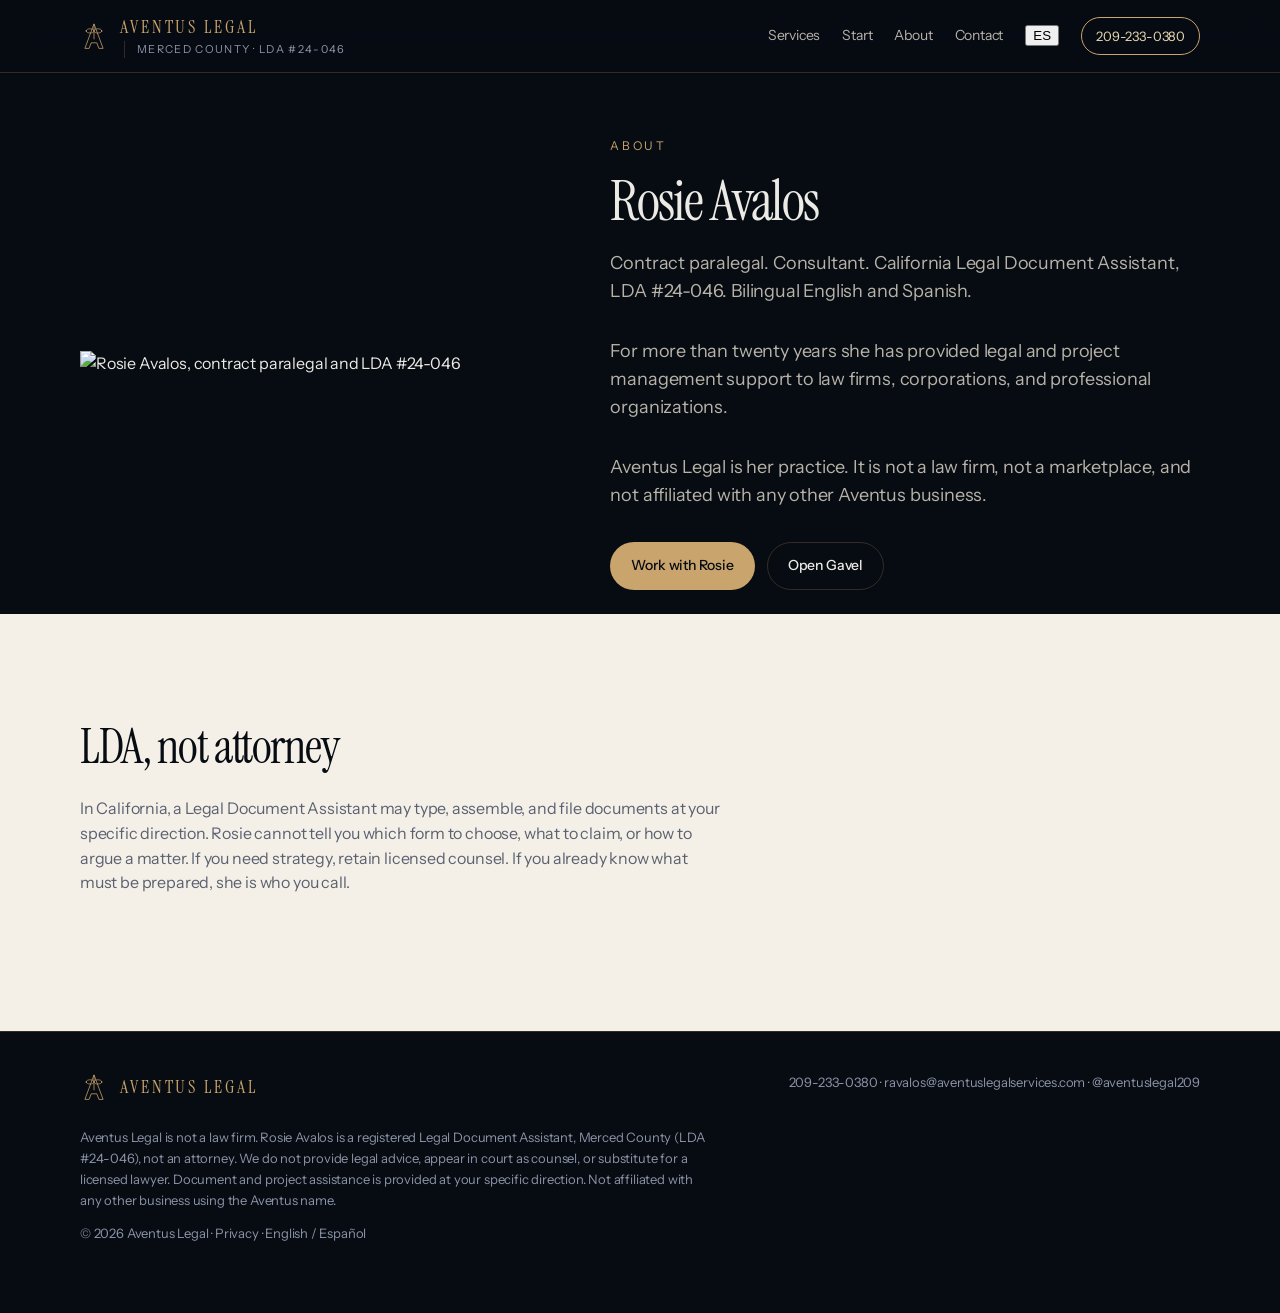
==== about.html @ 92c4899b "Add complete Aventus Legal site pages with real Rosie photo" ====
<!doctype html>
<html lang="en">
<head>
  <meta charset="utf-8">
  <meta name="viewport" content="width=device-width, initial-scale=1">
  <title>About Rosie Avalos · Aventus Legal</title>
  <meta name="description" content="Rosie Avalos is a contract paralegal, consultant, and California Legal Document Assistant, LDA #24-046. Bilingual English/Spanish. 20+ years.">
  <meta property="og:title" content="About Rosie Avalos · Aventus Legal">
  <meta property="og:description" content="Rosie Avalos is a contract paralegal, consultant, and California Legal Document Assistant, LDA #24-046. Bilingual English/Spanish. 20+ years.">
  <meta property="og:type" content="website">
  <link rel="icon" href="assets/logo.svg" type="image/svg+xml">
  <link rel="preconnect" href="https://fonts.googleapis.com">
  <link rel="preconnect" href="https://fonts.gstatic.com" crossorigin>
  <link href="https://fonts.googleapis.com/css2?family=Instrument+Sans:wght@400;500;600&family=Instrument+Serif:ital@0;1&display=swap" rel="stylesheet">
  <meta property="og:image" content="https://aventuslegalservices.com/assets/rosie.jpg">
  <link rel="stylesheet" href="css/styles.css">
  <script type="application/ld+json">
  {
    "@context": "https://schema.org",
    "@type": "ProfessionalService",
    "name": "Aventus Legal",
    "url": "https://aventuslegalservices.com",
    "telephone": "+1-209-233-0380",
    "email": "ravalos@aventuslegalservices.com",
    "founder": { "@type": "Person", "name": "Rosie Avalos" },
    "description": "California Legal Document Assistant and contract paralegal. Not a law firm.",
    "areaServed": "US",
    "knowsLanguage": ["en", "es"]
  }
  </script>
</head>
<body>
<a class="skip" href="#main">Skip to content</a>
<header class="nav">
  <div class="wrap nav-inner">
    <a class="brand" href="index.html">
      <img src="assets/logo.svg" alt="">
      <span>
        <span class="brand-name">AVENTUS LEGAL</span>
        <span class="brand-meta">Merced County · LDA #24-046</span>
      </span>
    </a>
    <nav class="nav-links" aria-label="Primary">
      <a href="services.html">Services</a>
      <a href="start.html">Start</a>
      <a href="about.html">About</a>
      <a href="contact.html">Contact</a>
      <button class="lang" type="button" data-lang>ES</button>
      <a class="nav-cta" href="tel:+12092330380">209-233-0380</a>
    </nav>
  </div>
</header>
<main id="main">

<section class="page-hero">
  <div class="wrap split">
    <div class="about-photo">
      <img src="assets/rosie.jpg" alt="Rosie Avalos, contract paralegal and LDA #24-046">
    </div>
    <div>
      <p class="kicker">About</p>
      <h1>Rosie Avalos</h1>
      <p class="lede">Contract paralegal. Consultant. California Legal Document Assistant, LDA #24-046. Bilingual English and Spanish.</p>
      <p class="lede">For more than twenty years she has provided legal and project management support to law firms, corporations, and professional organizations.</p>
      <p class="lede">Aventus Legal is her practice. It is not a law firm, not a marketplace, and not affiliated with any other Aventus business.</p>
      <div class="actions">
        <a class="btn btn-gold" href="contact.html">Work with Rosie</a>
        <a class="btn btn-ghost" href="start.html">Open Gavel</a>
      </div>
    </div>
  </div>
</section>
<section class="light">
  <div class="wrap">
    <div class="section-head">
      <h2>LDA, not attorney</h2>
      <p>In California, a Legal Document Assistant may type, assemble, and file documents at your specific direction. Rosie cannot tell you which form to choose, what to claim, or how to argue a matter. If you need strategy, retain licensed counsel. If you already know what must be prepared, she is who you call.</p>
    </div>
  </div>
</section>
</main>
<footer>
  <div class="wrap">
    <div class="foot-top">
      <div class="brand">
        <img src="assets/logo.svg" alt="">
        <span class="brand-name">AVENTUS LEGAL</span>
      </div>
      <div>
        <a href="tel:+12092330380">209-233-0380</a> ·
        <a href="mailto:ravalos@aventuslegalservices.com">ravalos@aventuslegalservices.com</a> · <a href="https://www.instagram.com/aventuslegal209/" target="_blank" rel="noopener">@aventuslegal209</a>
      </div>
    </div>
    <p class="disclaimer">Aventus Legal is not a law firm. Rosie Avalos is a registered Legal Document Assistant, Merced County (LDA #24-046), not an attorney. We do not provide legal advice, appear in court as counsel, or substitute for a licensed lawyer. Document and project assistance is provided at your specific direction. Not affiliated with any other business using the Aventus name.</p>
    <p>© <span data-year></span> Aventus Legal · <a href="privacy.html">Privacy</a> · English / Español</p>
  </div>
</footer>
<script src="js/config.js"></script>
<script src="js/main.js"></script>
</body>
</html>
---- css/styles.css ----
:root {
  --ink: #070b12;
  --navy: #0b1730;
  --gold: #c9a46c;
  --gold-2: #e8d7b0;
  --paper: #f4f0e8;
  --line: rgba(201, 164, 108, 0.22);
  --muted: #8b93a7;
  --text: #eceae4;
  --text-dim: #b7b3a9;
  --dark: #161b28;
  --shadow: 0 30px 80px rgba(0, 0, 0, 0.35);
  --sans: "Instrument Sans", "Segoe UI", sans-serif;
  --serif: "Instrument Serif", "Times New Roman", serif;
  --max: 1120px;
}
*, *::before, *::after { box-sizing: border-box; }
html, body { margin: 0; padding: 0; }
body {
  font-family: var(--sans);
  background: var(--ink);
  color: var(--text);
  line-height: 1.55;
  font-size: 16px;
  letter-spacing: -0.011em;
  -webkit-font-smoothing: antialiased;
}
img { max-width: 100%; display: block; }
a { color: inherit; text-decoration: none; }
.wrap { width: min(var(--max), calc(100% - 48px)); margin: 0 auto; }
.skip { position: absolute; left: -999px; }
.skip:focus { left: 12px; background: var(--gold); color: var(--ink); padding: 8px 12px; z-index: 20; }
header.nav {
  position: sticky; top: 0; z-index: 10;
  backdrop-filter: blur(16px);
  background: rgba(7, 11, 18, 0.78);
  border-bottom: 1px solid var(--line);
}
.nav-inner { display: flex; align-items: center; justify-content: space-between; height: 72px; gap: 24px; }
.brand { display: flex; align-items: center; gap: 12px; }
.brand img { width: 28px; height: 31px; }
.brand-name { font-family: var(--serif); font-size: 18px; letter-spacing: 0.16em; color: var(--gold); }
.brand-meta { display: none; color: var(--muted); font-size: 11px; letter-spacing: 0.12em; text-transform: uppercase; }
@media (min-width: 880px) {
  .brand-meta { display: block; margin-left: 4px; padding-left: 12px; border-left: 1px solid var(--line); }
}
.nav-links { display: flex; align-items: center; gap: 22px; font-size: 14px; color: var(--text-dim); }
.nav-links a:hover { color: var(--gold-2); }
.nav-cta {
  display: none; border: 1px solid var(--gold); color: var(--gold-2);
  padding: 8px 14px; border-radius: 999px; font-size: 13px;
}
@media (min-width: 720px) { .nav-cta { display: inline-flex; } }
.hero { position: relative; padding: 72px 0 88px; overflow: hidden; }
.hero::before {
  content: ""; position: absolute; inset: 0; pointer-events: none;
  background: radial-gradient(900px 420px at 80% -10%, rgba(201,164,108,0.16), transparent 55%);
}
.hero-grid { position: relative; display: grid; gap: 56px; align-items: center; }
@media (min-width: 900px) { .hero-grid { grid-template-columns: 1.15fr 0.85fr; } }
.kicker { color: var(--gold); font-size: 12px; letter-spacing: 0.22em; text-transform: uppercase; margin: 0 0 18px; }
h1 {
  font-family: var(--serif); font-weight: 400;
  font-size: clamp(40px, 6vw, 72px); line-height: 0.98;
  letter-spacing: -0.03em; margin: 0 0 22px;
}
.lede { font-size: 18px; color: var(--text-dim); max-width: 34em; margin: 0 0 32px; }
.actions { display: flex; flex-wrap: wrap; gap: 12px; }
.btn {
  display: inline-flex; align-items: center; justify-content: center;
  height: 48px; padding: 0 20px; border-radius: 999px;
  font-size: 14px; font-weight: 500; border: 1px solid transparent;
}
.btn-gold { background: var(--gold); color: var(--ink); }
.btn-gold:hover { background: var(--gold-2); }
.btn-ghost { border-color: var(--line); color: var(--text); }
.btn-ghost:hover { border-color: var(--gold); color: var(--gold-2); }
.portrait-card {
  position: relative; aspect-ratio: 4/5; max-width: 420px; margin-left: auto;
  border-radius: 28px; overflow: hidden; box-shadow: var(--shadow); border: 1px solid var(--line);
}
.portrait { width: 100%; height: 100%; background-size: cover; background-position: 50% 18%; background-color: #1a2744; }
.portrait-badge {
  position: absolute; left: 18px; bottom: 18px;
  background: rgba(7,11,18,0.78); border: 1px solid var(--line);
  padding: 10px 14px; border-radius: 14px; font-size: 12px;
  letter-spacing: 0.08em; text-transform: uppercase; color: var(--gold-2);
}
.trust { border-top: 1px solid var(--line); border-bottom: 1px solid var(--line); background: rgba(11,23,48,0.45); }
.trust-grid { display: grid; grid-template-columns: 1fr 1fr; gap: 20px 12px; padding: 28px 0; }
@media (min-width: 800px) { .trust-grid { grid-template-columns: repeat(4, 1fr); } }
.trust-item small { display: block; color: var(--muted); letter-spacing: 0.14em; text-transform: uppercase; font-size: 11px; }
.trust-item strong { display: block; margin-top: 6px; font-weight: 500; }
section { padding: 88px 0; }
.section-head { max-width: 640px; margin-bottom: 48px; }
h2 { font-family: var(--serif); font-weight: 400; font-size: clamp(32px, 4vw, 48px); letter-spacing: -0.03em; margin: 8px 0 12px; }
.section-head p { color: var(--text-dim); margin: 0; }
.cards { display: grid; gap: 16px; grid-template-columns: 1fr; }
@media (min-width: 700px) { .cards { grid-template-columns: repeat(3, 1fr); } }
.card {
  background: linear-gradient(180deg, rgba(18,36,69,0.55), rgba(11,23,48,0.35));
  border: 1px solid var(--line); border-radius: 20px; padding: 24px; min-height: 160px;
}
.card:hover { border-color: var(--gold); }
.card h3 { margin: 0 0 8px; font-size: 18px; }
.card p { margin: 0; color: var(--text-dim); font-size: 14px; }
.light { background: var(--paper); color: var(--dark); }
.light .section-head p, .light .muted { color: #5b6170; }
.light h2, .light h3 { color: var(--ink); }
.steps { display: grid; gap: 24px; }
@media (min-width: 800px) { .steps { grid-template-columns: repeat(3, 1fr); } }
.step-n { font-family: var(--serif); font-size: 42px; color: var(--gold); line-height: 1; margin-bottom: 12px; }
.split { display: grid; gap: 48px; align-items: center; }
@media (min-width: 860px) { .split { grid-template-columns: 0.9fr 1.1fr; } }
.contact-panel {
  display: grid; gap: 28px; background: var(--navy); border: 1px solid var(--line);
  border-radius: 28px; padding: 32px;
}
@media (min-width: 800px) { .contact-panel { grid-template-columns: 1fr 1fr; padding: 48px; } }
label { display: block; font-size: 13px; color: var(--muted); margin-bottom: 6px; }
input, textarea {
  width: 100%; background: rgba(7,11,18,0.5); border: 1px solid var(--line); color: var(--text);
  border-radius: 12px; padding: 12px 14px; font: inherit; margin-bottom: 14px;
}
textarea { min-height: 120px; }
.fine { color: var(--muted); font-size: 13px; }
footer { border-top: 1px solid var(--line); padding: 40px 0 56px; color: var(--muted); font-size: 13px; }
.foot-top { display: flex; justify-content: space-between; gap: 16px; flex-wrap: wrap; margin-bottom: 24px; }
.disclaimer { max-width: 70ch; line-height: 1.6; }
.page-hero { padding: 64px 0 24px; }
.page-hero h1 { font-size: clamp(36px, 5vw, 56px); }
.service-block { border-top: 1px solid var(--line); padding: 28px 0; }
.service-block h2 { font-size: 28px; margin: 0 0 10px; }
.service-block p { color: var(--text-dim); max-width: 68ch; margin: 0; }
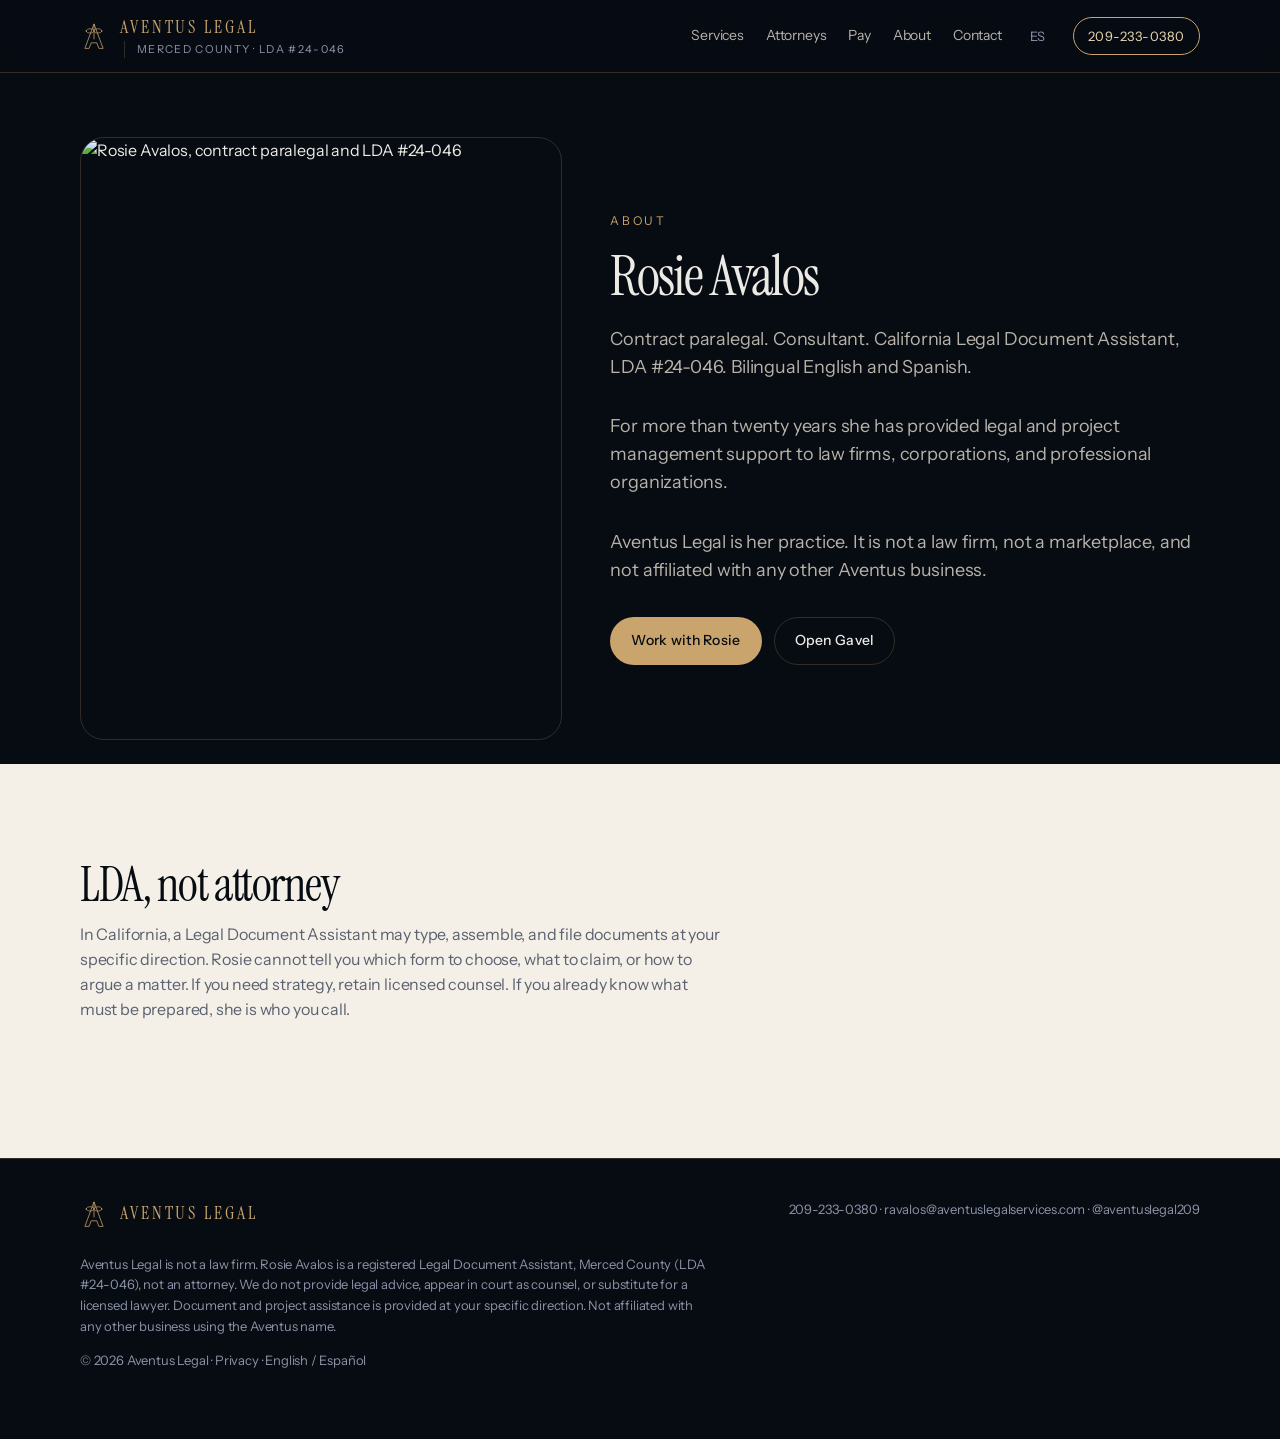
==== commit 2dbec44f: "Add pay and attorney pages; use official logo on homepage." ====
--- a/about.html
+++ b/about.html
@@ -12,7 +12,7 @@
   <link rel="preconnect" href="https://fonts.googleapis.com">
   <link rel="preconnect" href="https://fonts.gstatic.com" crossorigin>
   <link href="https://fonts.googleapis.com/css2?family=Instrument+Sans:wght@400;500;600&family=Instrument+Serif:ital@0;1&display=swap" rel="stylesheet">
-  <meta property="og:image" content="https://aventuslegalservices.com/assets/rosie.jpg">
+  <meta property="og:image" content="https://aventuslegalservices.com/assets/aventus-legal-logo.jpg">
   <link rel="stylesheet" href="css/styles.css">
   <script type="application/ld+json">
   {
@@ -42,7 +42,8 @@
     </a>
     <nav class="nav-links" aria-label="Primary">
       <a href="services.html">Services</a>
-      <a href="start.html">Start</a>
+      <a href="attorneys.html">Attorneys</a>
+      <a href="pay.html">Pay</a>
       <a href="about.html">About</a>
       <a href="contact.html">Contact</a>
       <button class="lang" type="button" data-lang>ES</button>
--- a/css/styles.css
+++ b/css/styles.css
@@ -1,9 +1,11 @@
 :root {
   --ink: #070b12;
   --navy: #0b1730;
+  --navy-2: #122445;
   --gold: #c9a46c;
   --gold-2: #e8d7b0;
   --paper: #f4f0e8;
+  --paper-2: #ebe4d6;
   --line: rgba(201, 164, 108, 0.22);
   --muted: #8b93a7;
   --text: #eceae4;
@@ -15,6 +17,7 @@
   --max: 1120px;
 }
 *, *::before, *::after { box-sizing: border-box; }
+html { scroll-behavior: smooth; }
 html, body { margin: 0; padding: 0; }
 body {
   font-family: var(--sans);
@@ -28,18 +31,29 @@
 img { max-width: 100%; display: block; }
 a { color: inherit; text-decoration: none; }
 .wrap { width: min(var(--max), calc(100% - 48px)); margin: 0 auto; }
-.skip { position: absolute; left: -999px; }
+.skip {
+  position: absolute; left: -999px; top: 8px;
+}
 .skip:focus { left: 12px; background: var(--gold); color: var(--ink); padding: 8px 12px; z-index: 20; }
+
 header.nav {
   position: sticky; top: 0; z-index: 10;
   backdrop-filter: blur(16px);
   background: rgba(7, 11, 18, 0.78);
   border-bottom: 1px solid var(--line);
 }
-.nav-inner { display: flex; align-items: center; justify-content: space-between; height: 72px; gap: 24px; }
-.brand { display: flex; align-items: center; gap: 12px; }
+.nav-inner {
+  display: flex; align-items: center; justify-content: space-between;
+  height: 72px; gap: 24px;
+}
+.brand { display: flex; align-items: center; gap: 12px; min-width: 0; }
 .brand img { width: 28px; height: 31px; }
-.brand-name { font-family: var(--serif); font-size: 18px; letter-spacing: 0.16em; color: var(--gold); }
+.brand-name {
+  font-family: var(--serif);
+  font-size: 18px;
+  letter-spacing: 0.16em;
+  color: var(--gold);
+}
 .brand-meta { display: none; color: var(--muted); font-size: 11px; letter-spacing: 0.12em; text-transform: uppercase; }
 @media (min-width: 880px) {
   .brand-meta { display: block; margin-left: 4px; padding-left: 12px; border-left: 1px solid var(--line); }
@@ -47,88 +61,246 @@
 .nav-links { display: flex; align-items: center; gap: 22px; font-size: 14px; color: var(--text-dim); }
 .nav-links a:hover { color: var(--gold-2); }
 .nav-cta {
-  display: none; border: 1px solid var(--gold); color: var(--gold-2);
-  padding: 8px 14px; border-radius: 999px; font-size: 13px;
+  display: none;
+  border: 1px solid var(--gold);
+  color: var(--gold-2);
+  padding: 8px 14px;
+  border-radius: 999px;
+  font-size: 13px;
+  letter-spacing: 0.04em;
 }
 @media (min-width: 720px) { .nav-cta { display: inline-flex; } }
-.hero { position: relative; padding: 72px 0 88px; overflow: hidden; }
+.lang { background: none; border: 0; color: var(--muted); font: inherit; cursor: pointer; font-size: 13px; }
+.lang:hover { color: var(--gold); }
+
+.hero {
+  position: relative;
+  padding: 72px 0 88px;
+  overflow: hidden;
+}
 .hero::before {
-  content: ""; position: absolute; inset: 0; pointer-events: none;
-  background: radial-gradient(900px 420px at 80% -10%, rgba(201,164,108,0.16), transparent 55%);
-}
-.hero-grid { position: relative; display: grid; gap: 56px; align-items: center; }
-@media (min-width: 900px) { .hero-grid { grid-template-columns: 1.15fr 0.85fr; } }
-.kicker { color: var(--gold); font-size: 12px; letter-spacing: 0.22em; text-transform: uppercase; margin: 0 0 18px; }
+  content: "";
+  position: absolute; inset: 0;
+  background:
+    radial-gradient(900px 420px at 80% -10%, rgba(201,164,108,0.16), transparent 55%),
+    radial-gradient(700px 400px at 0% 80%, rgba(18,36,69,0.9), transparent 60%);
+  pointer-events: none;
+}
+.hero-grid {
+  position: relative;
+  display: grid;
+  gap: 56px;
+  align-items: center;
+}
+@media (min-width: 900px) {
+  .hero-grid { grid-template-columns: 1.15fr 0.85fr; }
+}
+.kicker {
+  color: var(--gold);
+  font-size: 12px;
+  letter-spacing: 0.22em;
+  text-transform: uppercase;
+  margin: 0 0 18px;
+}
 h1 {
-  font-family: var(--serif); font-weight: 400;
-  font-size: clamp(40px, 6vw, 72px); line-height: 0.98;
-  letter-spacing: -0.03em; margin: 0 0 22px;
+  font-family: var(--serif);
+  font-weight: 400;
+  font-size: clamp(40px, 6vw, 72px);
+  line-height: 0.98;
+  letter-spacing: -0.03em;
+  margin: 0 0 22px;
 }
 .lede { font-size: 18px; color: var(--text-dim); max-width: 34em; margin: 0 0 32px; }
 .actions { display: flex; flex-wrap: wrap; gap: 12px; }
 .btn {
   display: inline-flex; align-items: center; justify-content: center;
   height: 48px; padding: 0 20px; border-radius: 999px;
-  font-size: 14px; font-weight: 500; border: 1px solid transparent;
+  font-size: 14px; font-weight: 500; letter-spacing: 0.02em;
+  border: 1px solid transparent;
 }
 .btn-gold { background: var(--gold); color: var(--ink); }
 .btn-gold:hover { background: var(--gold-2); }
 .btn-ghost { border-color: var(--line); color: var(--text); }
 .btn-ghost:hover { border-color: var(--gold); color: var(--gold-2); }
+
 .portrait-card {
-  position: relative; aspect-ratio: 4/5; max-width: 420px; margin-left: auto;
-  border-radius: 28px; overflow: hidden; box-shadow: var(--shadow); border: 1px solid var(--line);
-}
-.portrait { width: 100%; height: 100%; background-size: cover; background-position: 50% 18%; background-color: #1a2744; }
+  position: relative;
+  aspect-ratio: 4/5;
+  max-width: 420px;
+  margin-left: auto;
+  border-radius: 28px;
+  overflow: hidden;
+  box-shadow: var(--shadow);
+  border: 1px solid var(--line);
+}
+.portrait {
+  width: 100%; height: 100%;
+}
+.portrait img,
+.about-photo img,
+.contact-photo img {
+  width: 100%;
+  height: 100%;
+  object-fit: cover;
+  object-position: 50% 18%;
+}
 .portrait-badge {
   position: absolute; left: 18px; bottom: 18px;
-  background: rgba(7,11,18,0.78); border: 1px solid var(--line);
-  padding: 10px 14px; border-radius: 14px; font-size: 12px;
-  letter-spacing: 0.08em; text-transform: uppercase; color: var(--gold-2);
-}
-.trust { border-top: 1px solid var(--line); border-bottom: 1px solid var(--line); background: rgba(11,23,48,0.45); }
-.trust-grid { display: grid; grid-template-columns: 1fr 1fr; gap: 20px 12px; padding: 28px 0; }
-@media (min-width: 800px) { .trust-grid { grid-template-columns: repeat(4, 1fr); } }
+  background: rgba(7,11,18,0.78);
+  border: 1px solid var(--line);
+  backdrop-filter: blur(10px);
+  padding: 10px 14px;
+  border-radius: 14px;
+  font-size: 12px;
+  letter-spacing: 0.08em;
+  text-transform: uppercase;
+  color: var(--gold-2);
+}
+
+.trust {
+  border-top: 1px solid var(--line);
+  border-bottom: 1px solid var(--line);
+  background: rgba(11,23,48,0.45);
+}
+.trust-grid {
+  display: grid;
+  grid-template-columns: 1fr 1fr;
+  gap: 20px 12px;
+  padding: 28px 0;
+}
+@media (min-width: 800px) {
+  .trust-grid { grid-template-columns: repeat(4, 1fr); }
+}
 .trust-item small { display: block; color: var(--muted); letter-spacing: 0.14em; text-transform: uppercase; font-size: 11px; }
-.trust-item strong { display: block; margin-top: 6px; font-weight: 500; }
+.trust-item strong { display: block; margin-top: 6px; font-weight: 500; font-size: 15px; }
+
 section { padding: 88px 0; }
 .section-head { max-width: 640px; margin-bottom: 48px; }
-h2 { font-family: var(--serif); font-weight: 400; font-size: clamp(32px, 4vw, 48px); letter-spacing: -0.03em; margin: 8px 0 12px; }
+h2 {
+  font-family: var(--serif);
+  font-weight: 400;
+  font-size: clamp(32px, 4vw, 48px);
+  letter-spacing: -0.03em;
+  margin: 8px 0 12px;
+  line-height: 1.05;
+}
 .section-head p { color: var(--text-dim); margin: 0; }
-.cards { display: grid; gap: 16px; grid-template-columns: 1fr; }
+
+.cards {
+  display: grid;
+  gap: 16px;
+  grid-template-columns: 1fr;
+}
 @media (min-width: 700px) { .cards { grid-template-columns: repeat(3, 1fr); } }
 .card {
   background: linear-gradient(180deg, rgba(18,36,69,0.55), rgba(11,23,48,0.35));
-  border: 1px solid var(--line); border-radius: 20px; padding: 24px; min-height: 160px;
-}
-.card:hover { border-color: var(--gold); }
-.card h3 { margin: 0 0 8px; font-size: 18px; }
+  border: 1px solid var(--line);
+  border-radius: 20px;
+  padding: 24px;
+  min-height: 180px;
+  transition: border-color .2s, transform .2s;
+}
+.card:hover { border-color: var(--gold); transform: translateY(-2px); }
+.card h3 { margin: 0 0 8px; font-size: 18px; font-weight: 550; }
 .card p { margin: 0; color: var(--text-dim); font-size: 14px; }
+
 .light { background: var(--paper); color: var(--dark); }
-.light .section-head p, .light .muted { color: #5b6170; }
+.light .section-head p, .light .card p, .light .muted { color: #5b6170; }
+.light .card {
+  background: #fff;
+  border-color: rgba(22,27,40,0.08);
+  box-shadow: 0 10px 30px rgba(22,27,40,0.04);
+}
 .light h2, .light h3 { color: var(--ink); }
+
 .steps { display: grid; gap: 24px; }
-@media (min-width: 800px) { .steps { grid-template-columns: repeat(3, 1fr); } }
-.step-n { font-family: var(--serif); font-size: 42px; color: var(--gold); line-height: 1; margin-bottom: 12px; }
-.split { display: grid; gap: 48px; align-items: center; }
+@media (min-width: 800px) { .steps { grid-template-columns: repeat(3, 1fr); gap: 32px; } }
+.step-n {
+  font-family: var(--serif);
+  font-size: 42px;
+  color: var(--gold);
+  line-height: 1;
+  margin-bottom: 12px;
+}
+.step h3 { margin: 0 0 8px; }
+
+.split {
+  display: grid; gap: 48px; align-items: center;
+}
 @media (min-width: 860px) { .split { grid-template-columns: 0.9fr 1.1fr; } }
+.about-photo {
+  aspect-ratio: 4/5;
+  border-radius: 24px;
+  overflow: hidden;
+  border: 1px solid var(--line);
+}
+.contact-photo {
+  width: 112px;
+  height: 140px;
+  border-radius: 16px;
+  overflow: hidden;
+  border: 1px solid var(--line);
+  margin-bottom: 18px;
+}
+.contact-head {
+  display: flex;
+  gap: 18px;
+  align-items: flex-start;
+}
+
 .contact-panel {
-  display: grid; gap: 28px; background: var(--navy); border: 1px solid var(--line);
-  border-radius: 28px; padding: 32px;
+  display: grid; gap: 28px;
+  background: var(--navy);
+  border: 1px solid var(--line);
+  border-radius: 28px;
+  padding: 32px;
 }
 @media (min-width: 800px) { .contact-panel { grid-template-columns: 1fr 1fr; padding: 48px; } }
 label { display: block; font-size: 13px; color: var(--muted); margin-bottom: 6px; }
-input, textarea {
-  width: 100%; background: rgba(7,11,18,0.5); border: 1px solid var(--line); color: var(--text);
-  border-radius: 12px; padding: 12px 14px; font: inherit; margin-bottom: 14px;
-}
-textarea { min-height: 120px; }
+input, textarea, select {
+  width: 100%;
+  background: rgba(7,11,18,0.5);
+  border: 1px solid var(--line);
+  color: var(--text);
+  border-radius: 12px;
+  padding: 12px 14px;
+  font: inherit;
+  margin-bottom: 14px;
+}
+textarea { min-height: 120px; resize: vertical; }
 .fine { color: var(--muted); font-size: 13px; }
-footer { border-top: 1px solid var(--line); padding: 40px 0 56px; color: var(--muted); font-size: 13px; }
+
+footer {
+  border-top: 1px solid var(--line);
+  padding: 40px 0 56px;
+  color: var(--muted);
+  font-size: 13px;
+}
 .foot-top { display: flex; justify-content: space-between; gap: 16px; flex-wrap: wrap; margin-bottom: 24px; }
 .disclaimer { max-width: 70ch; line-height: 1.6; }
 .page-hero { padding: 64px 0 24px; }
 .page-hero h1 { font-size: clamp(36px, 5vw, 56px); }
-.service-block { border-top: 1px solid var(--line); padding: 28px 0; }
+.stack { display: grid; gap: 14px; }
+.service-block {
+  border-top: 1px solid var(--line);
+  padding: 28px 0;
+}
 .service-block h2 { font-size: 28px; margin: 0 0 10px; }
 .service-block p { color: var(--text-dim); max-width: 68ch; margin: 0; }
+@media (prefers-reduced-motion: reduce) {
+  * { transition: none !important; scroll-behavior: auto !important; }
+}
+
+.hero-logo {
+  max-width: 440px;
+  margin-left: auto;
+  border-radius: 28px;
+  overflow: hidden;
+  box-shadow: var(--shadow);
+  border: 1px solid var(--line);
+  background: #0b1730;
+}
+.hero-logo img { width: 100%; height: auto; display: block; object-fit: contain; }
+.cards.two { grid-template-columns: 1fr; }
+@media (min-width: 700px) { .cards.two { grid-template-columns: 1fr 1fr; } }
+.amount-row { display: grid; grid-template-columns: 1fr 1fr; gap: 12px; }
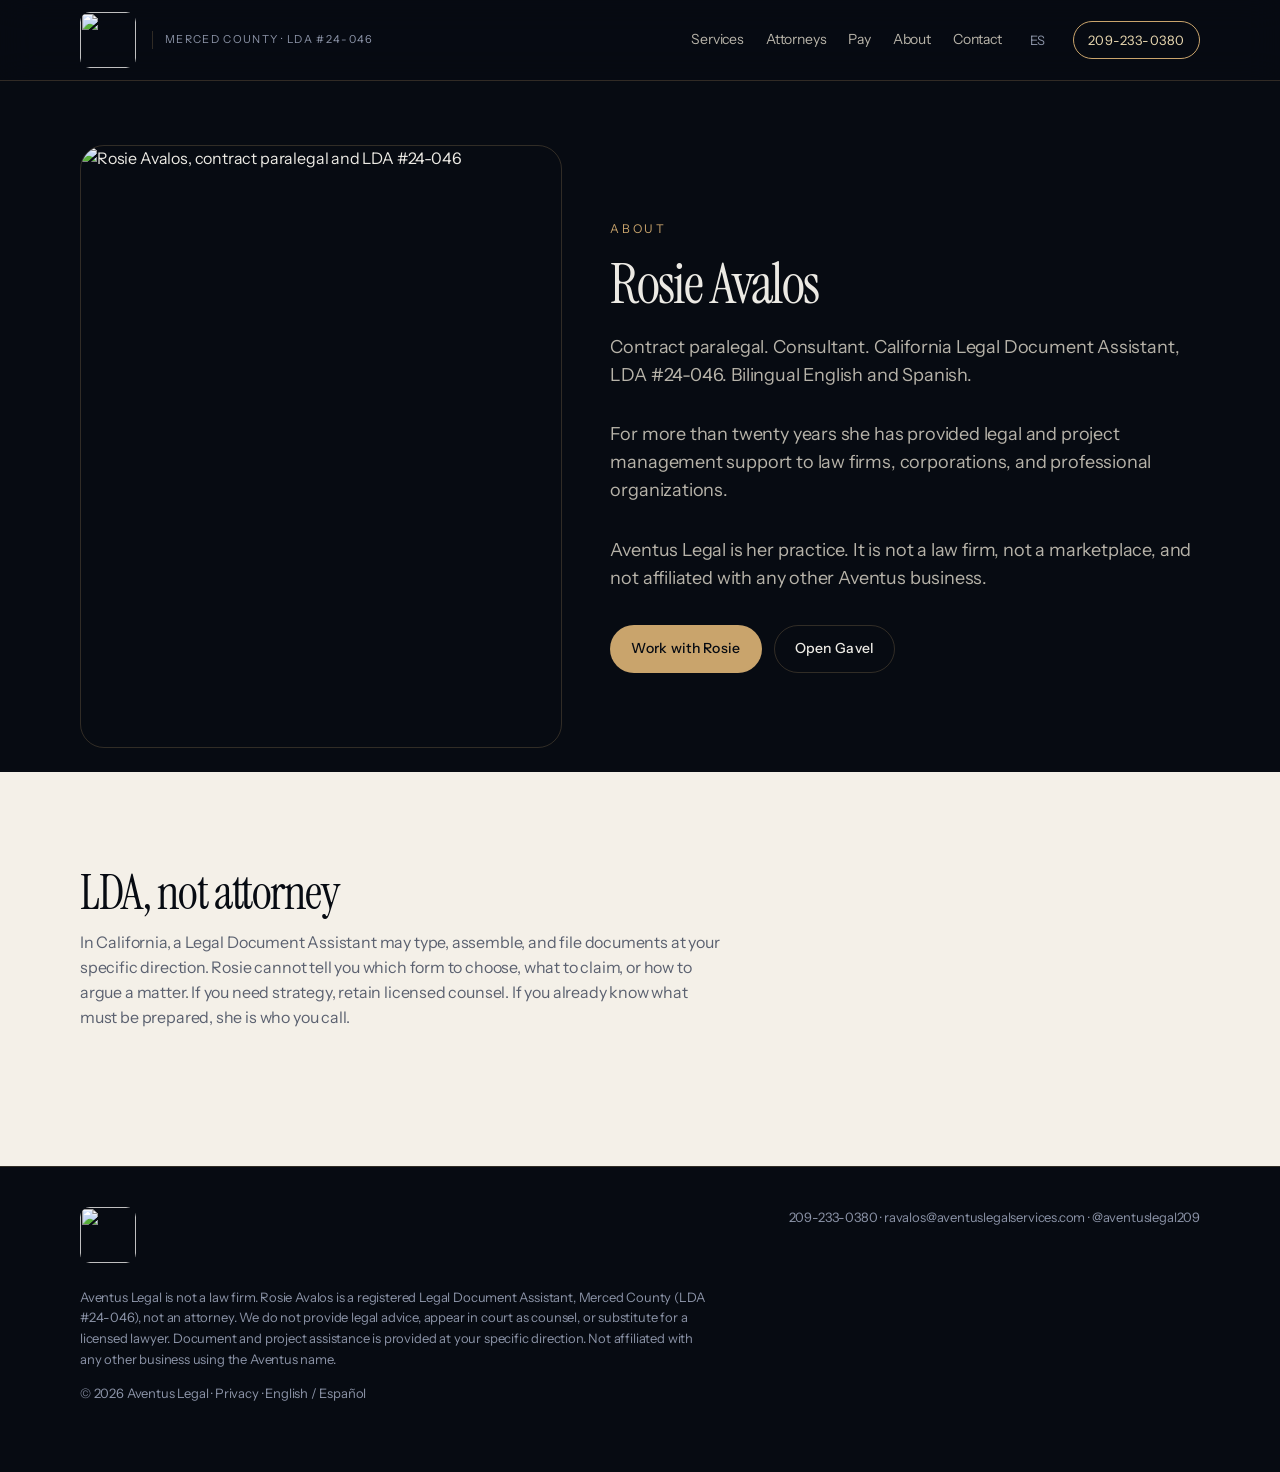
==== commit 1c691ab7: "Use official Aventus Legal gold A/L logo in header, footer, and favicon." ====
--- a/about.html
+++ b/about.html
@@ -8,7 +8,7 @@
   <meta property="og:title" content="About Rosie Avalos · Aventus Legal">
   <meta property="og:description" content="Rosie Avalos is a contract paralegal, consultant, and California Legal Document Assistant, LDA #24-046. Bilingual English/Spanish. 20+ years.">
   <meta property="og:type" content="website">
-  <link rel="icon" href="assets/logo.svg" type="image/svg+xml">
+  <link rel="icon" href="assets/aventus-legal-logo.jpg" type="image/jpeg">
   <link rel="preconnect" href="https://fonts.googleapis.com">
   <link rel="preconnect" href="https://fonts.gstatic.com" crossorigin>
   <link href="https://fonts.googleapis.com/css2?family=Instrument+Sans:wght@400;500;600&family=Instrument+Serif:ital@0;1&display=swap" rel="stylesheet">
@@ -34,7 +34,7 @@
 <header class="nav">
   <div class="wrap nav-inner">
     <a class="brand" href="index.html">
-      <img src="assets/logo.svg" alt="">
+      <img src="assets/aventus-legal-logo.jpg" alt="">
       <span>
         <span class="brand-name">AVENTUS LEGAL</span>
         <span class="brand-meta">Merced County · LDA #24-046</span>
@@ -84,7 +84,7 @@
   <div class="wrap">
     <div class="foot-top">
       <div class="brand">
-        <img src="assets/logo.svg" alt="">
+        <img src="assets/aventus-legal-logo.jpg" alt="">
         <span class="brand-name">AVENTUS LEGAL</span>
       </div>
       <div>
--- a/css/styles.css
+++ b/css/styles.css
@@ -47,7 +47,7 @@
   height: 72px; gap: 24px;
 }
 .brand { display: flex; align-items: center; gap: 12px; min-width: 0; }
-.brand img { width: 28px; height: 31px; }
+.brand img { height: 56px; width: 56px; object-fit: cover; border-radius: 10px; }
 .brand-name {
   font-family: var(--serif);
   font-size: 18px;
@@ -304,3 +304,14 @@
 .cards.two { grid-template-columns: 1fr; }
 @media (min-width: 700px) { .cards.two { grid-template-columns: 1fr 1fr; } }
 .amount-row { display: grid; grid-template-columns: 1fr 1fr; gap: 12px; }
+
+.check-grid { display: grid; gap: 8px 16px; margin: 0 0 14px; }
+@media (min-width: 640px) { .check-grid { grid-template-columns: 1fr 1fr; } }
+.check-grid label { color: inherit; font-size: 14px; display: flex; gap: 8px; align-items: center; margin: 0; }
+.check-grid input { width: auto; margin: 0; }
+.intake { max-width: 720px; }
+.intake h2 { margin-top: 0; }
+.field-row { display: grid; gap: 12px; }
+@media (min-width: 700px) { .field-row { grid-template-columns: 1fr 1fr; } }
+.brand .brand-name { display: none; }
+.nav-inner { height: 80px; }
